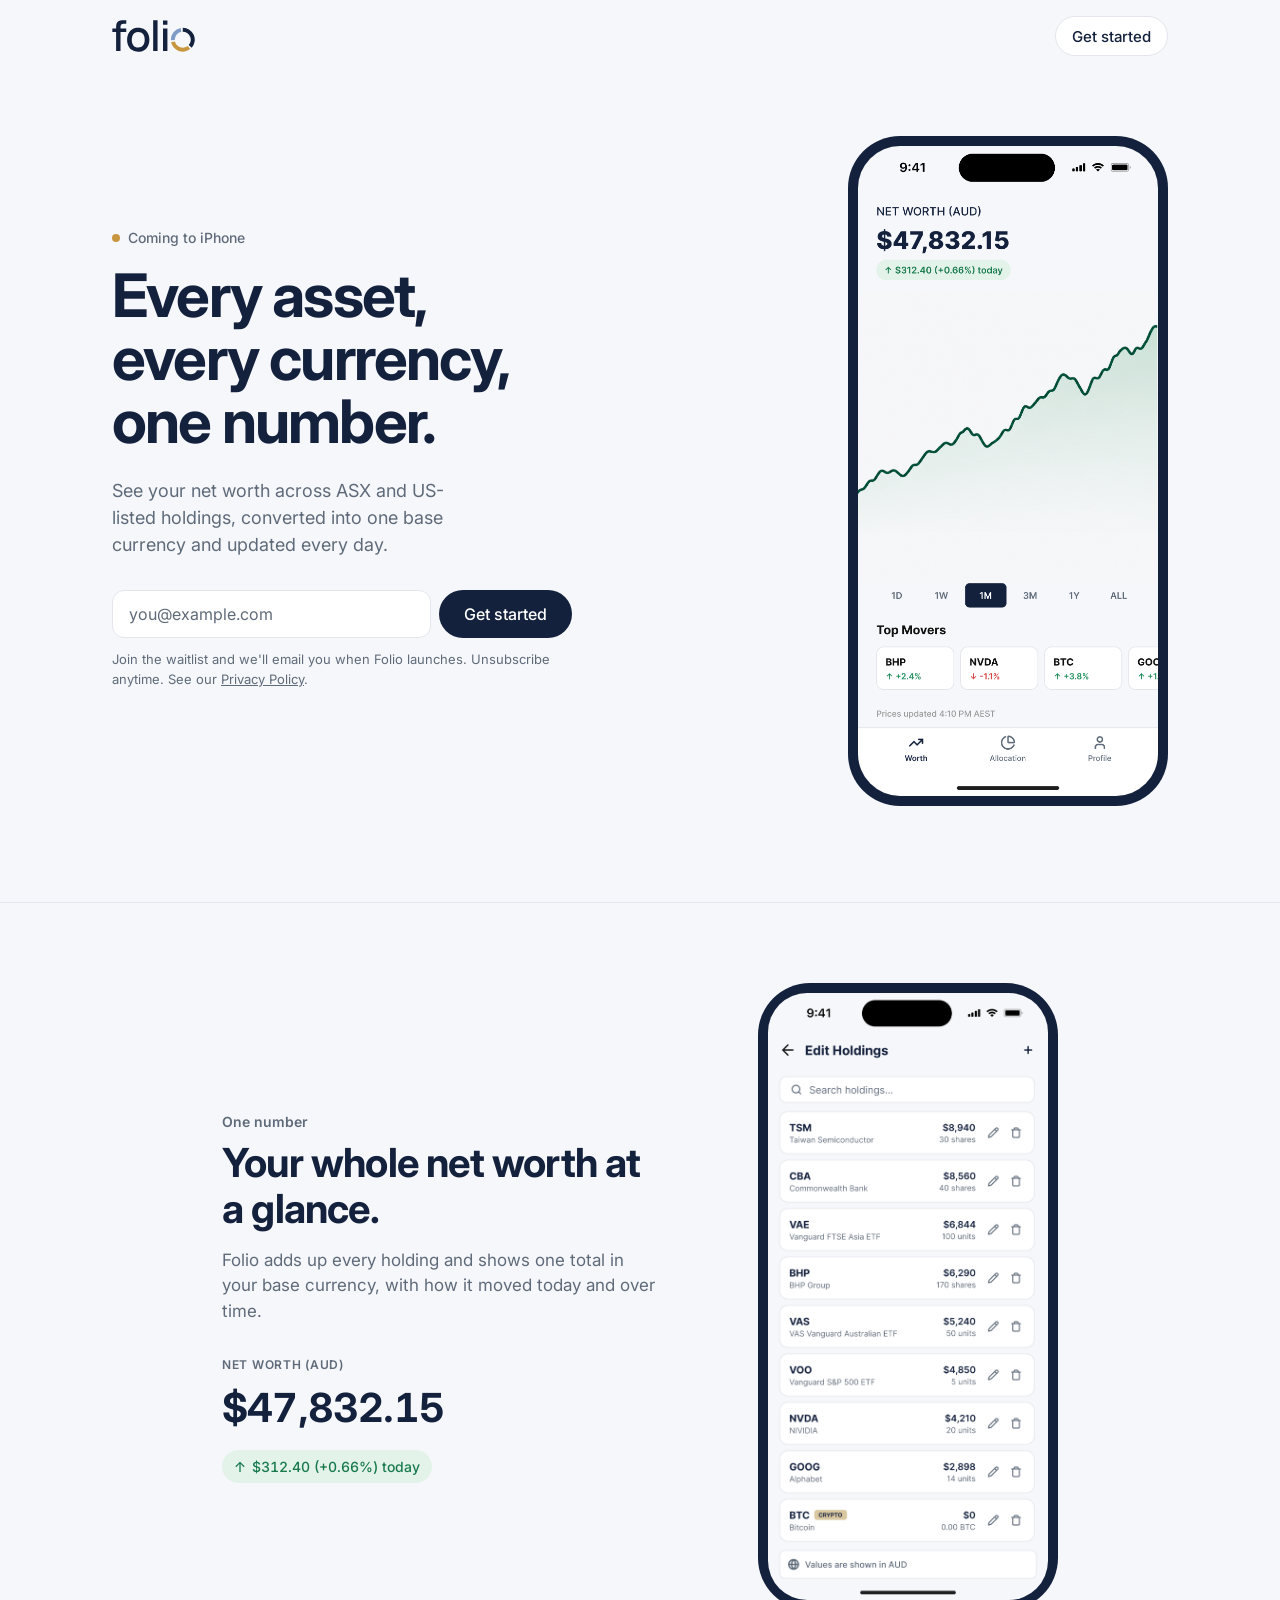
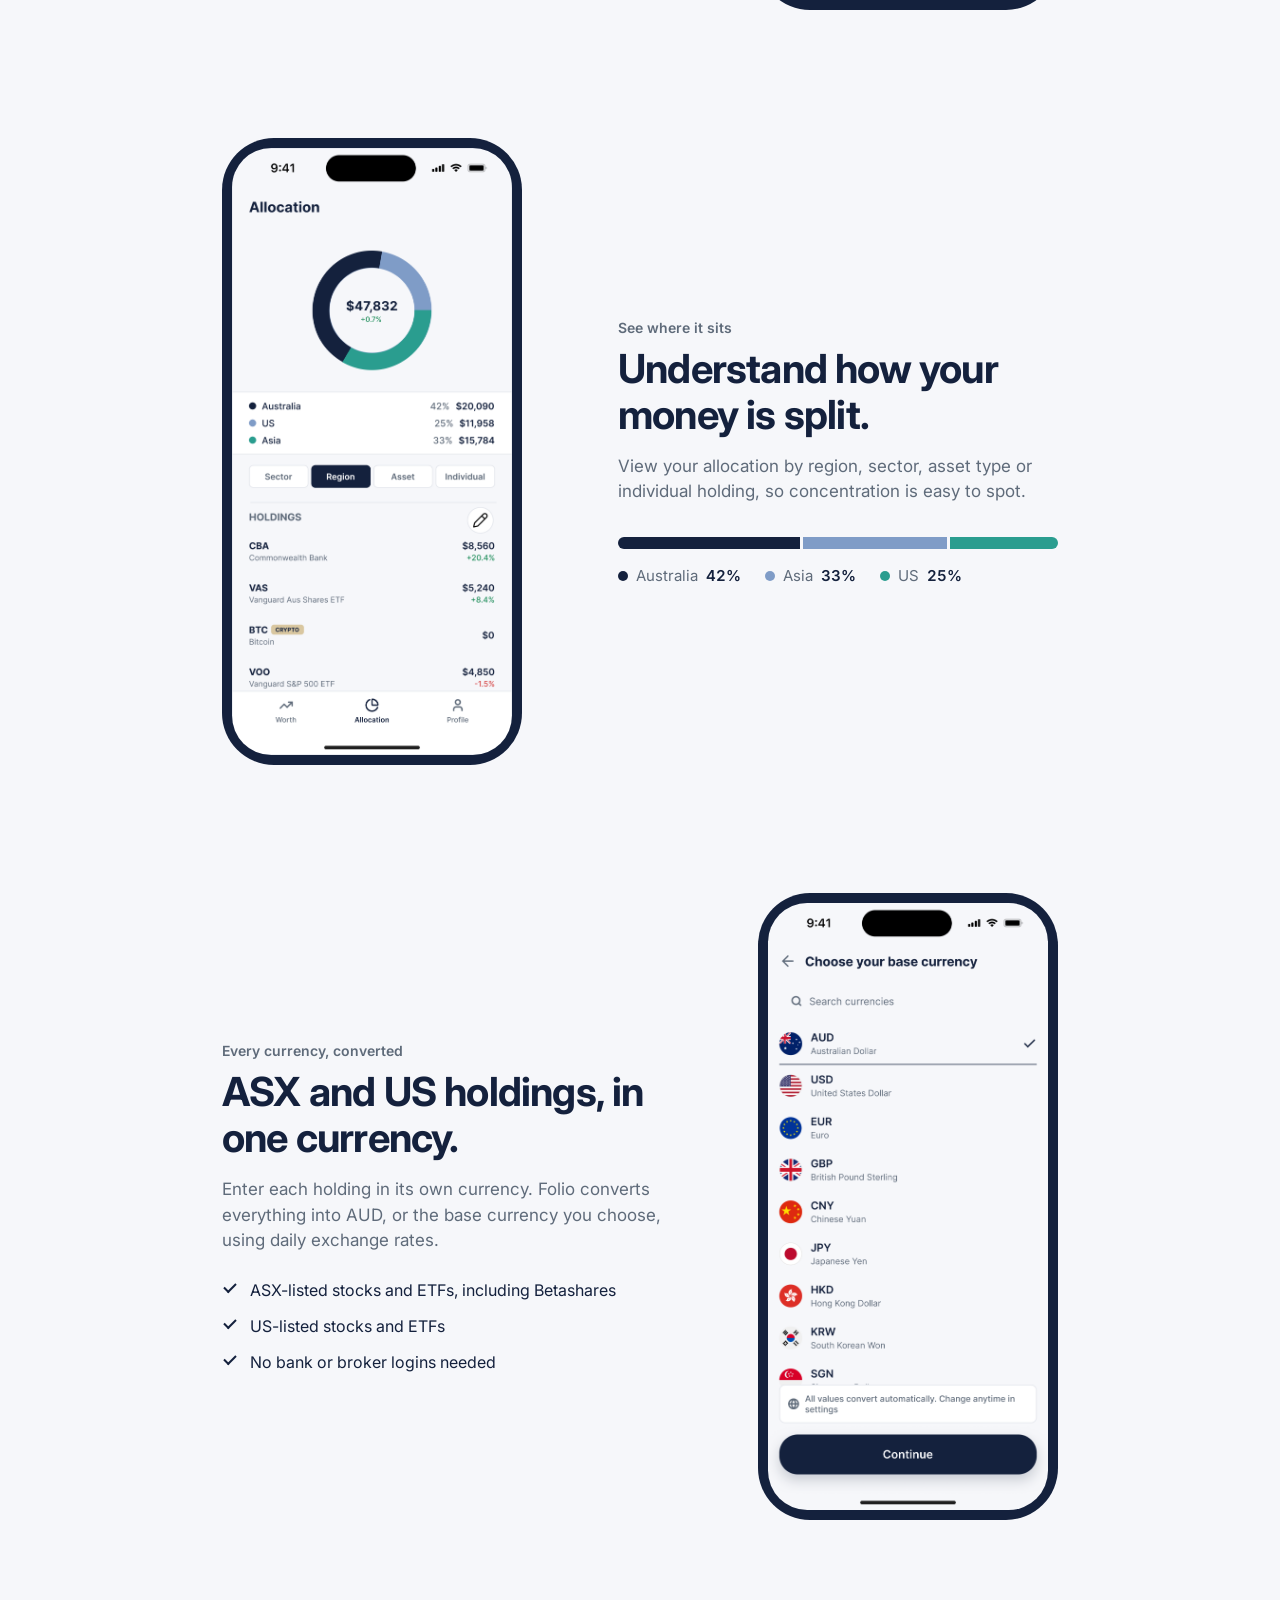
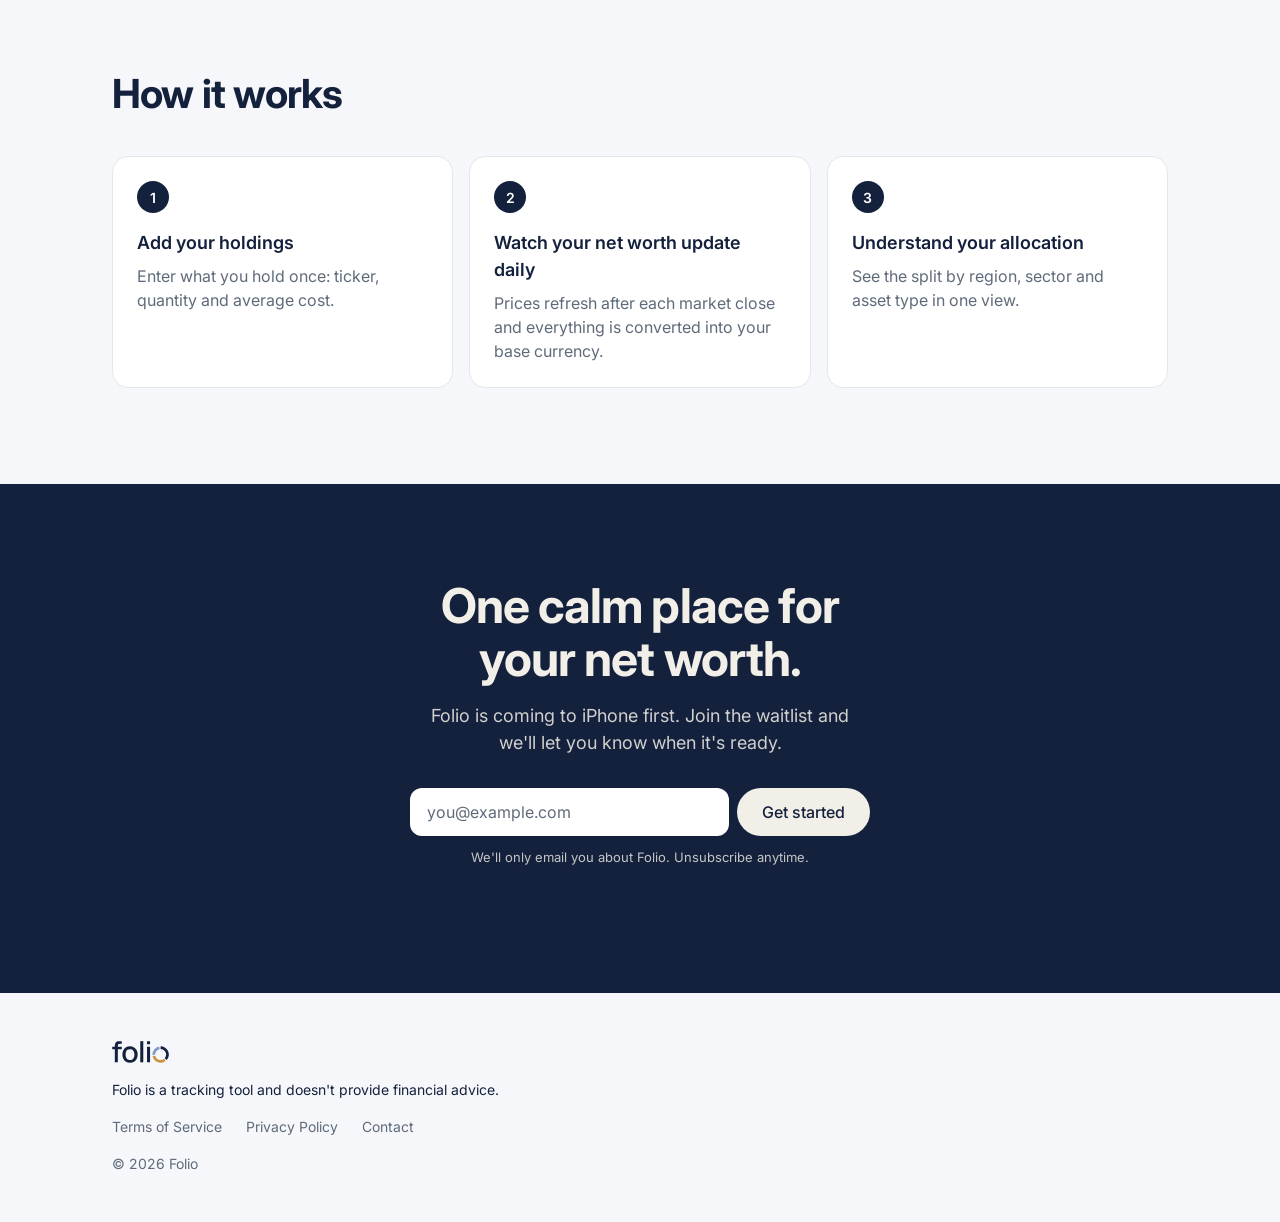
==== index.html @ 52af1a87 "Add landing page Co-Authored-By: Claude Opus 5.5 <noreply@anthropic.com>" ====
<!doctype html>
<html lang="en-AU">
<head>
  <meta charset="utf-8">
  <meta name="viewport" content="width=device-width, initial-scale=1">
  <title>Folio: Every asset, every currency, one number</title>
  <meta name="description" content="Folio shows your net worth across ASX and US-listed holdings in one base currency. Coming to iPhone.">
  <meta name="theme-color" content="#F6F7FA">

  <!-- Social share. TODO: add media/og-image.png (1200 × 630) -->
  <meta property="og:type" content="website">
  <meta property="og:title" content="Folio: Every asset, every currency, one number">
  <meta property="og:description" content="See your net worth across ASX and US holdings, converted into one currency. Coming to iPhone.">
  <meta property="og:image" content="media/og-image.png">
  <meta name="twitter:card" content="summary_large_image">

  <!-- TODO: favicon uses the full app icon from Figma for now; simplified two-segment ring still to be designed and confirmed -->
  <link rel="icon" href="media/favicon.svg" type="image/svg+xml">

  <link rel="preconnect" href="https://fonts.googleapis.com">
  <link rel="preconnect" href="https://fonts.gstatic.com" crossorigin>
  <link href="https://fonts.googleapis.com/css2?family=Inter:wght@400;500;600;700&display=swap" rel="stylesheet">
  <link rel="stylesheet" href="styles.css">
</head>
<body>
  <a class="skip-link" href="#main">Skip to content</a>

  <header class="site-header">
    <div class="container site-header__inner">
      <a href="/" class="logo" aria-label="Folio home">
        <img src="media/folio-logo.svg" alt="folio" width="434" height="168">
      </a>
      <a href="#waitlist" class="btn btn--secondary btn--sm">Get started</a>
    </div>
  </header>

  <main id="main">
    <!-- 1. Hero -->
    <section class="hero" id="waitlist" aria-labelledby="hero-title">
      <div class="container hero__inner">
        <div class="hero__copy">
          <p class="eyebrow"><span class="eyebrow__dot" aria-hidden="true"></span>Coming to iPhone</p>
          <h1 id="hero-title" class="hero__title">Every asset, every currency, one number.</h1>
          <p class="hero__lede">See your net worth across ASX and US-listed holdings, converted into one base currency and updated every day.</p>

          <form class="waitlist" data-source="hero" novalidate>
            <label for="hero-email" class="visually-hidden">Email address</label>
            <div class="waitlist__row">
              <input id="hero-email" name="email" type="email" autocomplete="email" placeholder="you@example.com" required class="input">
              <button type="submit" class="btn btn--primary">Get started</button>
            </div>
            <p class="waitlist__consent">Join the waitlist and we'll email you when Folio launches. Unsubscribe anytime. See our <a href="privacy.html">Privacy Policy</a>.</p>
            <p class="waitlist__status" role="status" aria-live="polite"></p>
          </form>
        </div>

        <figure class="phone hero__phone">
          <img src="media/screen-worth.png" alt="Folio Worth screen showing a net worth of $47,832.15 AUD, up $312.40 (+0.66%) today, with a one-month chart and top movers" width="1179" height="2556">
        </figure>
      </div>
    </section>

    <!-- 2. Feature blocks -->
    <section class="features" aria-label="Features">
      <div class="container">

        <article class="feature">
          <div class="feature__copy">
            <p class="feature__kicker">One number</p>
            <h2 class="feature__title">Your whole net worth at a glance.</h2>
            <p class="feature__body">Folio adds up every holding and shows one total in your base currency, with how it moved today and over time.</p>
            <div class="stat">
              <p class="stat__label">Net worth (AUD)</p>
              <p class="stat__value">$47,832.15</p>
              <p class="pill pill--gain"><span aria-hidden="true">↑</span> $312.40 (+0.66%) today</p>
            </div>
          </div>
          <figure class="phone">
            <img src="media/screen-edit-holdings.png" alt="Folio Edit Holdings screen listing ASX and US holdings, with values shown in AUD" width="1179" height="2556" loading="lazy">
          </figure>
        </article>

        <article class="feature feature--reverse">
          <div class="feature__copy">
            <p class="feature__kicker">See where it sits</p>
            <h2 class="feature__title">Understand how your money is split.</h2>
            <p class="feature__body">View your allocation by region, sector, asset type or individual holding, so concentration is easy to spot.</p>
            <div class="split" role="img" aria-label="Example region split: Australia 42%, Asia 33%, US 25%">
              <div class="split__bar" aria-hidden="true">
                <span class="split__seg split__seg--1" style="flex: 42"></span>
                <span class="split__seg split__seg--2" style="flex: 33"></span>
                <span class="split__seg split__seg--3" style="flex: 25"></span>
              </div>
              <ul class="split__legend" aria-hidden="true">
                <li><span class="dot dot--1"></span>Australia <strong>42%</strong></li>
                <li><span class="dot dot--2"></span>Asia <strong>33%</strong></li>
                <li><span class="dot dot--3"></span>US <strong>25%</strong></li>
              </ul>
            </div>
          </div>
          <figure class="phone">
            <img src="media/screen-allocation.png" alt="Folio Allocation screen with a region donut: Australia 42%, US 25%, Asia 33%" width="1179" height="2556" loading="lazy">
          </figure>
        </article>

        <article class="feature">
          <div class="feature__copy">
            <p class="feature__kicker">Every currency, converted</p>
            <h2 class="feature__title">ASX and US holdings, in one currency.</h2>
            <p class="feature__body">Enter each holding in its own currency. Folio converts everything into AUD, or the base currency you choose, using daily exchange rates.</p>
            <ul class="checklist">
              <li>ASX-listed stocks and ETFs, including Betashares</li>
              <li>US-listed stocks and ETFs</li>
              <li>No bank or broker logins needed</li>
            </ul>
          </div>
          <figure class="phone">
            <img src="media/screen-base-currency.png" alt="Folio base currency screen with Australian Dollar selected" width="1179" height="2556" loading="lazy">
          </figure>
        </article>

      </div>
    </section>

    <!-- 3. How it works -->
    <section class="steps" aria-labelledby="steps-title">
      <div class="container">
        <h2 id="steps-title" class="section-title">How it works</h2>
        <ol class="steps__list">
          <li class="card step">
            <span class="step__num" aria-hidden="true">1</span>
            <h3 class="step__title">Add your holdings</h3>
            <p class="step__body">Enter what you hold once: ticker, quantity and average cost.</p>
          </li>
          <li class="card step">
            <span class="step__num" aria-hidden="true">2</span>
            <h3 class="step__title">Watch your net worth update daily</h3>
            <p class="step__body">Prices refresh after each market close and everything is converted into your base currency.</p>
          </li>
          <li class="card step">
            <span class="step__num" aria-hidden="true">3</span>
            <h3 class="step__title">Understand your allocation</h3>
            <p class="step__body">See the split by region, sector and asset type in one view.</p>
          </li>
        </ol>
      </div>
    </section>

    <!-- 4. Final call to action -->
    <section class="cta" aria-labelledby="cta-title">
      <div class="container cta__inner">
        <h2 id="cta-title" class="cta__title">One calm place for your net worth.</h2>
        <p class="cta__lede">Folio is coming to iPhone first. Join the waitlist and we'll let you know when it's ready.</p>
        <form class="waitlist waitlist--on-navy" data-source="cta" novalidate>
          <label for="cta-email" class="visually-hidden">Email address</label>
          <div class="waitlist__row">
            <input id="cta-email" name="email" type="email" autocomplete="email" placeholder="you@example.com" required class="input">
            <button type="submit" class="btn btn--on-navy">Get started</button>
          </div>
          <p class="waitlist__consent">We'll only email you about Folio. Unsubscribe anytime.</p>
          <p class="waitlist__status" role="status" aria-live="polite"></p>
        </form>
      </div>
    </section>
  </main>

  <!-- 5. Footer -->
  <footer class="site-footer">
    <div class="container site-footer__inner">
      <img src="media/folio-logo.svg" alt="folio" width="434" height="168" class="site-footer__logo">
      <p class="site-footer__disclaimer">Folio is a tracking tool and doesn't provide financial advice.</p>
      <nav aria-label="Footer">
        <ul class="site-footer__links">
          <li><a href="terms.html">Terms of Service</a></li>
          <li><a href="privacy.html">Privacy Policy</a></li>
          <li><a href="https://www.linkedin.com/in/spencerwongg/" rel="noopener" target="_blank">Contact</a></li>
        </ul>
      </nav>
      <p class="site-footer__copy">© 2026 Folio</p>
    </div>
  </footer>

  <script src="main.js" defer></script>
</body>
</html>
---- styles.css ----
/* ==========================================================================
   Tokens (single source of truth, see CLAUDE.md section 1)
   ========================================================================== */
:root {
  /* Brand */
  --navy: #14213D;
  --gold: #C8963E;
  --blue-grey: #7F9CC7;
  --cream: #F1EFE8;

  /* Surfaces and text */
  --bg: #F6F7FA;
  --surface: #FFFFFF;
  --border: #E3E6EC;
  --text: #14213D;
  --text-muted: #5F6B7A;

  /* Gain and loss */
  --gain: #1E8E5A;
  --gain-text: #187A4C;
  --gain-tint: #E3F3EA;
  --gain-on-navy: #4FD1A1;
  --loss: #D64545;
  --loss-on-navy: #FF8080;
  --loss-tint: #FBE9E9;

  /* Chart palette, in order */
  --chart-1: #14213D;
  --chart-2: #7F9CC7;
  --chart-3: #2A9D8F;
  --chart-4: #C8963E;
  --chart-5: #8E7DBE;
  --chart-6: #D9C7A0;

  /* Type */
  --font-sans: "Inter", system-ui, -apple-system, "Segoe UI", Roboto, sans-serif;

  /* Spacing (8pt grid) */
  --space-1: 8px;
  --space-2: 16px;
  --space-3: 24px;
  --space-4: 32px;
  --space-5: 40px;
  --space-6: 48px;
  --space-8: 64px;
  --space-12: 96px;

  /* Radii */
  --radius-input: 12px;
  --radius-card: 16px;
  --radius-pill: 999px;
  --radius-phone: 52px;

  --container: 1120px;
}

/* ==========================================================================
   Base
   ========================================================================== */
*, *::before, *::after { box-sizing: border-box; }

html { -webkit-text-size-adjust: 100%; }
@media (prefers-reduced-motion: no-preference) {
  html { scroll-behavior: smooth; }
}

body {
  margin: 0;
  font-family: var(--font-sans);
  font-size: 16px;
  line-height: 1.5;
  color: var(--text);
  background: var(--bg);
  -webkit-font-smoothing: antialiased;
}

h1, h2, h3, p, ul, ol, figure { margin: 0; }
ul, ol { padding: 0; list-style: none; }
img { display: block; max-width: 100%; }
a { color: inherit; }

:focus-visible {
  outline: 2px solid var(--navy);
  outline-offset: 3px;
  border-radius: 4px;
}

.container {
  width: 100%;
  max-width: var(--container);
  margin: 0 auto;
  padding: 0 var(--space-2);
}
@media (min-width: 768px) {
  .container { padding: 0 var(--space-4); }
}

.visually-hidden {
  position: absolute !important;
  width: 1px; height: 1px;
  overflow: hidden;
  clip: rect(0 0 0 0);
  white-space: nowrap;
}

.skip-link {
  position: absolute;
  left: var(--space-2);
  top: -100px;
  padding: var(--space-1) var(--space-2);
  background: var(--navy);
  color: var(--surface);
  border-radius: var(--radius-pill);
  z-index: 10;
}
.skip-link:focus { top: var(--space-2); }

/* ==========================================================================
   Components
   ========================================================================== */
.btn {
  display: inline-flex;
  align-items: center;
  justify-content: center;
  height: 48px;
  padding: 0 var(--space-3);
  border-radius: var(--radius-pill);
  border: 1px solid transparent;
  font: 500 16px/1 var(--font-sans);
  text-decoration: none;
  white-space: nowrap;
  cursor: pointer;
  transition: opacity 0.15s ease;
}
.btn:hover { opacity: 0.88; }
.btn--sm { height: 40px; padding: 0 var(--space-2); font-size: 15px; }

.btn--primary   { background: var(--navy); color: var(--surface); }
.btn--secondary { background: var(--surface); color: var(--navy); border-color: var(--border); }
.btn--on-navy   { background: var(--cream); color: var(--navy); }

.input {
  width: 100%;
  height: 48px;
  padding: 0 var(--space-2);
  border: 1px solid var(--border);
  border-radius: var(--radius-input);
  background: var(--surface);
  color: var(--text);
  font: 400 16px/1 var(--font-sans);
}
.input::placeholder { color: var(--text-muted); }
.input[aria-invalid="true"] { border-color: var(--loss); }

.card {
  background: var(--surface);
  border: 1px solid var(--border);
  border-radius: var(--radius-card);
}

.pill {
  display: inline-flex;
  align-items: center;
  gap: 6px;
  padding: 6px 12px;
  border-radius: var(--radius-pill);
  font-size: 14px;
  font-weight: 500;
  font-variant-numeric: tabular-nums;
}
.pill--gain { background: var(--gain-tint); color: var(--gain-text); }

/* Phone mockup. The exported Figma frames have square black corners outside
   the rounded screen, so the image is clipped to the screen radius (55/393). */
.phone {
  width: min(300px, 78vw);
  padding: 10px;
  background: var(--navy);
  border-radius: var(--radius-phone);
  flex-shrink: 0;
}
.phone img {
  width: 100%;
  height: auto;
  border-radius: 14% / 6.5%;
}

/* Waitlist form */
.waitlist { max-width: 460px; }
.waitlist__row {
  display: flex;
  flex-direction: column;
  gap: var(--space-1);
}
@media (min-width: 480px) {
  .waitlist__row { flex-direction: row; }
  .waitlist__row .input { flex: 1; }
}
.waitlist__consent {
  margin-top: 12px;
  font-size: 13px;
  color: var(--text-muted);
}
.waitlist__status {
  margin-top: var(--space-1);
  font-size: 14px;
  font-weight: 500;
  min-height: 1.5em;
}
.waitlist__status[data-state="success"] { color: var(--gain-text); }
.waitlist__status[data-state="error"]   { color: var(--loss); }

.waitlist--on-navy .input { border-color: transparent; }
.waitlist--on-navy .waitlist__consent { color: var(--cream); opacity: 0.8; }
.waitlist--on-navy .waitlist__status[data-state="success"] { color: var(--gain-on-navy); }
.waitlist--on-navy .waitlist__status[data-state="error"]   { color: var(--loss-on-navy); }
.waitlist--on-navy :focus-visible { outline-color: var(--cream); }

/* ==========================================================================
   Sections
   ========================================================================== */
.site-header__inner {
  display: flex;
  align-items: center;
  justify-content: space-between;
  height: 72px;
}
.logo { display: inline-flex; text-decoration: none; }
.logo img { height: 32px; width: auto; }

/* Hero */
.hero { padding: var(--space-6) 0 var(--space-8); }
.hero__inner {
  display: flex;
  flex-direction: column;
  align-items: center;
  gap: var(--space-6);
}
.eyebrow {
  display: inline-flex;
  align-items: center;
  gap: var(--space-1);
  margin-bottom: var(--space-2);
  font-size: 14px;
  font-weight: 500;
  color: var(--text-muted);
}
.eyebrow__dot {
  width: 8px; height: 8px;
  border-radius: 50%;
  background: var(--gold);
}
.hero__title {
  font-size: clamp(36px, 8vw, 60px);
  line-height: 1.05;
  font-weight: 700;
  letter-spacing: -0.03em;
  max-width: 12ch;
}
.hero__lede {
  margin: var(--space-3) 0 var(--space-4);
  font-size: 18px;
  color: var(--text-muted);
  max-width: 34ch;
}

@media (min-width: 960px) {
  .hero { padding: var(--space-8) 0 var(--space-12); }
  .hero__inner {
    flex-direction: row;
    justify-content: space-between;
    gap: var(--space-8);
  }
  .hero__copy { flex: 1; }
  .hero__phone { width: 320px; }
}

/* Features */
.features { padding: var(--space-2) 0; border-top: 1px solid var(--border); }
.feature {
  display: flex;
  flex-direction: column;
  align-items: center;
  gap: var(--space-5);
  padding: var(--space-6) 0;
}
.feature__copy { width: 100%; max-width: 440px; }
.feature__kicker {
  font-size: 14px;
  font-weight: 600;
  color: var(--text-muted);
  margin-bottom: var(--space-1);
}
.feature__title {
  font-size: clamp(28px, 5vw, 40px);
  line-height: 1.15;
  font-weight: 700;
  letter-spacing: -0.02em;
}
.feature__body {
  margin-top: var(--space-2);
  font-size: 17px;
  color: var(--text-muted);
}

@media (min-width: 960px) {
  .feature {
    flex-direction: row;
    justify-content: center;
    gap: var(--space-12);
    padding: var(--space-8) 0;
  }
  .feature--reverse { flex-direction: row-reverse; }
}

/* Feature details */
.stat { margin-top: var(--space-4); }
.stat__label {
  font-size: 12px;
  font-weight: 600;
  letter-spacing: 0.06em;
  text-transform: uppercase;
  color: var(--text-muted);
}
.stat__value {
  margin: 4px 0 12px;
  font-size: 40px;
  font-weight: 700;
  letter-spacing: -0.02em;
  font-variant-numeric: tabular-nums;
}

.split { margin-top: var(--space-4); }
.split__bar {
  display: flex;
  gap: 3px;
  height: 12px;
  border-radius: var(--radius-pill);
  overflow: hidden;
}
.split__seg--1 { background: var(--chart-1); }
.split__seg--2 { background: var(--chart-2); }
.split__seg--3 { background: var(--chart-3); }
.split__legend {
  display: flex;
  flex-wrap: wrap;
  gap: var(--space-1) var(--space-3);
  margin-top: var(--space-2);
  font-size: 15px;
  color: var(--text-muted);
}
.split__legend li { display: inline-flex; align-items: center; gap: var(--space-1); }
.split__legend strong { color: var(--text); font-weight: 600; font-variant-numeric: tabular-nums; }
.dot { width: 10px; height: 10px; border-radius: 50%; }
.dot--1 { background: var(--chart-1); }
.dot--2 { background: var(--chart-2); }
.dot--3 { background: var(--chart-3); }

.checklist { margin-top: var(--space-3); display: grid; gap: 12px; }
.checklist li {
  position: relative;
  padding-left: 28px;
  font-size: 16px;
}
.checklist li::before {
  content: "";
  position: absolute;
  left: 2px;
  top: 5px;
  width: 12px;
  height: 7px;
  border-left: 2px solid var(--navy);
  border-bottom: 2px solid var(--navy);
  transform: rotate(-45deg);
}

/* How it works */
.steps { padding: var(--space-8) 0 var(--space-12); }
.section-title {
  font-size: clamp(28px, 5vw, 40px);
  font-weight: 700;
  letter-spacing: -0.02em;
  margin-bottom: var(--space-4);
}
.steps__list { display: grid; gap: var(--space-2); }
@media (min-width: 768px) {
  .steps__list { grid-template-columns: repeat(3, 1fr); }
}
.step { padding: var(--space-3); }
.step__num {
  display: inline-grid;
  place-items: center;
  width: 32px; height: 32px;
  border-radius: 50%;
  background: var(--navy);
  color: var(--surface);
  font-size: 14px;
  font-weight: 600;
}
.step__title { margin: var(--space-2) 0 var(--space-1); font-size: 18px; font-weight: 600; }
.step__body { color: var(--text-muted); }

/* Final CTA */
.cta { background: var(--navy); color: var(--cream); }
.cta__inner {
  display: flex;
  flex-direction: column;
  align-items: center;
  text-align: center;
  padding-top: var(--space-12);
  padding-bottom: var(--space-12);
}
.cta__title {
  font-size: clamp(30px, 6vw, 48px);
  font-weight: 700;
  line-height: 1.1;
  letter-spacing: -0.02em;
  max-width: 16ch;
}
.cta__lede { margin: var(--space-2) 0 var(--space-4); font-size: 18px; max-width: 40ch; opacity: 0.85; }
.cta .waitlist { width: 100%; }

/* Footer */
.site-footer { padding: var(--space-6) 0; }
.site-footer__inner {
  display: grid;
  gap: var(--space-2);
  font-size: 14px;
  color: var(--text-muted);
}
.site-footer__logo { height: 22px; width: auto; }
.site-footer__disclaimer { color: var(--text); }
.site-footer__links { display: flex; flex-wrap: wrap; gap: var(--space-1) var(--space-3); }
.site-footer__links a { text-decoration: none; }
.site-footer__links a:hover { color: var(--text); text-decoration: underline; }

/* Legal pages (Terms, Privacy) */
.legal { padding: var(--space-6) 0 var(--space-12); border-top: 1px solid var(--border); }
.legal__inner { max-width: 720px; }
.legal__kicker {
  font-size: 14px;
  font-weight: 600;
  color: var(--text-muted);
  margin-bottom: var(--space-1);
}
.legal__title {
  font-size: clamp(32px, 6vw, 48px);
  line-height: 1.1;
  font-weight: 700;
  letter-spacing: -0.02em;
}
.legal__updated { margin-top: var(--space-1); font-size: 14px; color: var(--text-muted); }
.legal__summary { margin: var(--space-4) 0; padding: var(--space-3); }
.legal__summary h2 { margin-top: 0; }
.legal section { margin-top: var(--space-4); }
.legal h2 { font-size: 20px; font-weight: 600; margin-bottom: var(--space-1); }
.legal p + p { margin-top: 12px; }
.legal ul { margin: 12px 0; padding-left: var(--space-3); list-style: disc; }
.legal li + li { margin-top: 6px; }
.legal li::marker { color: var(--text-muted); }
.legal a { text-underline-offset: 2px; }
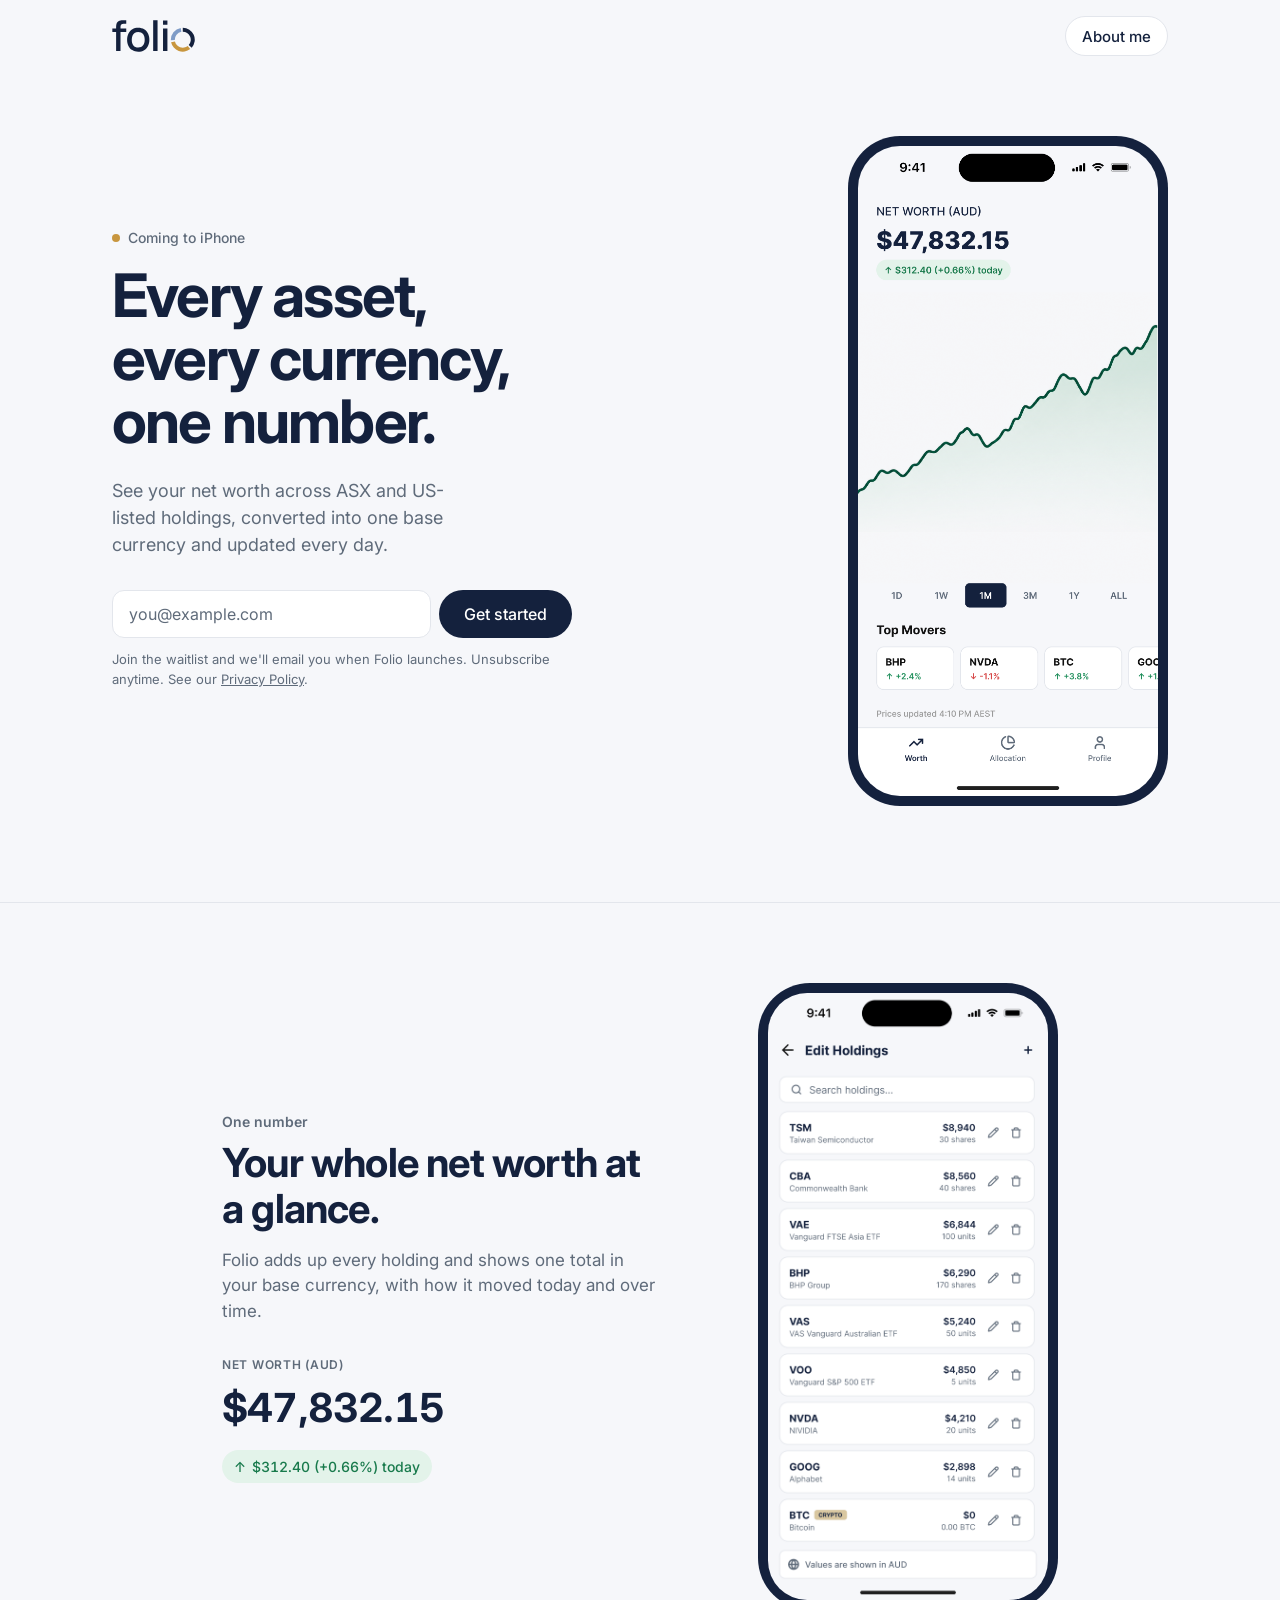
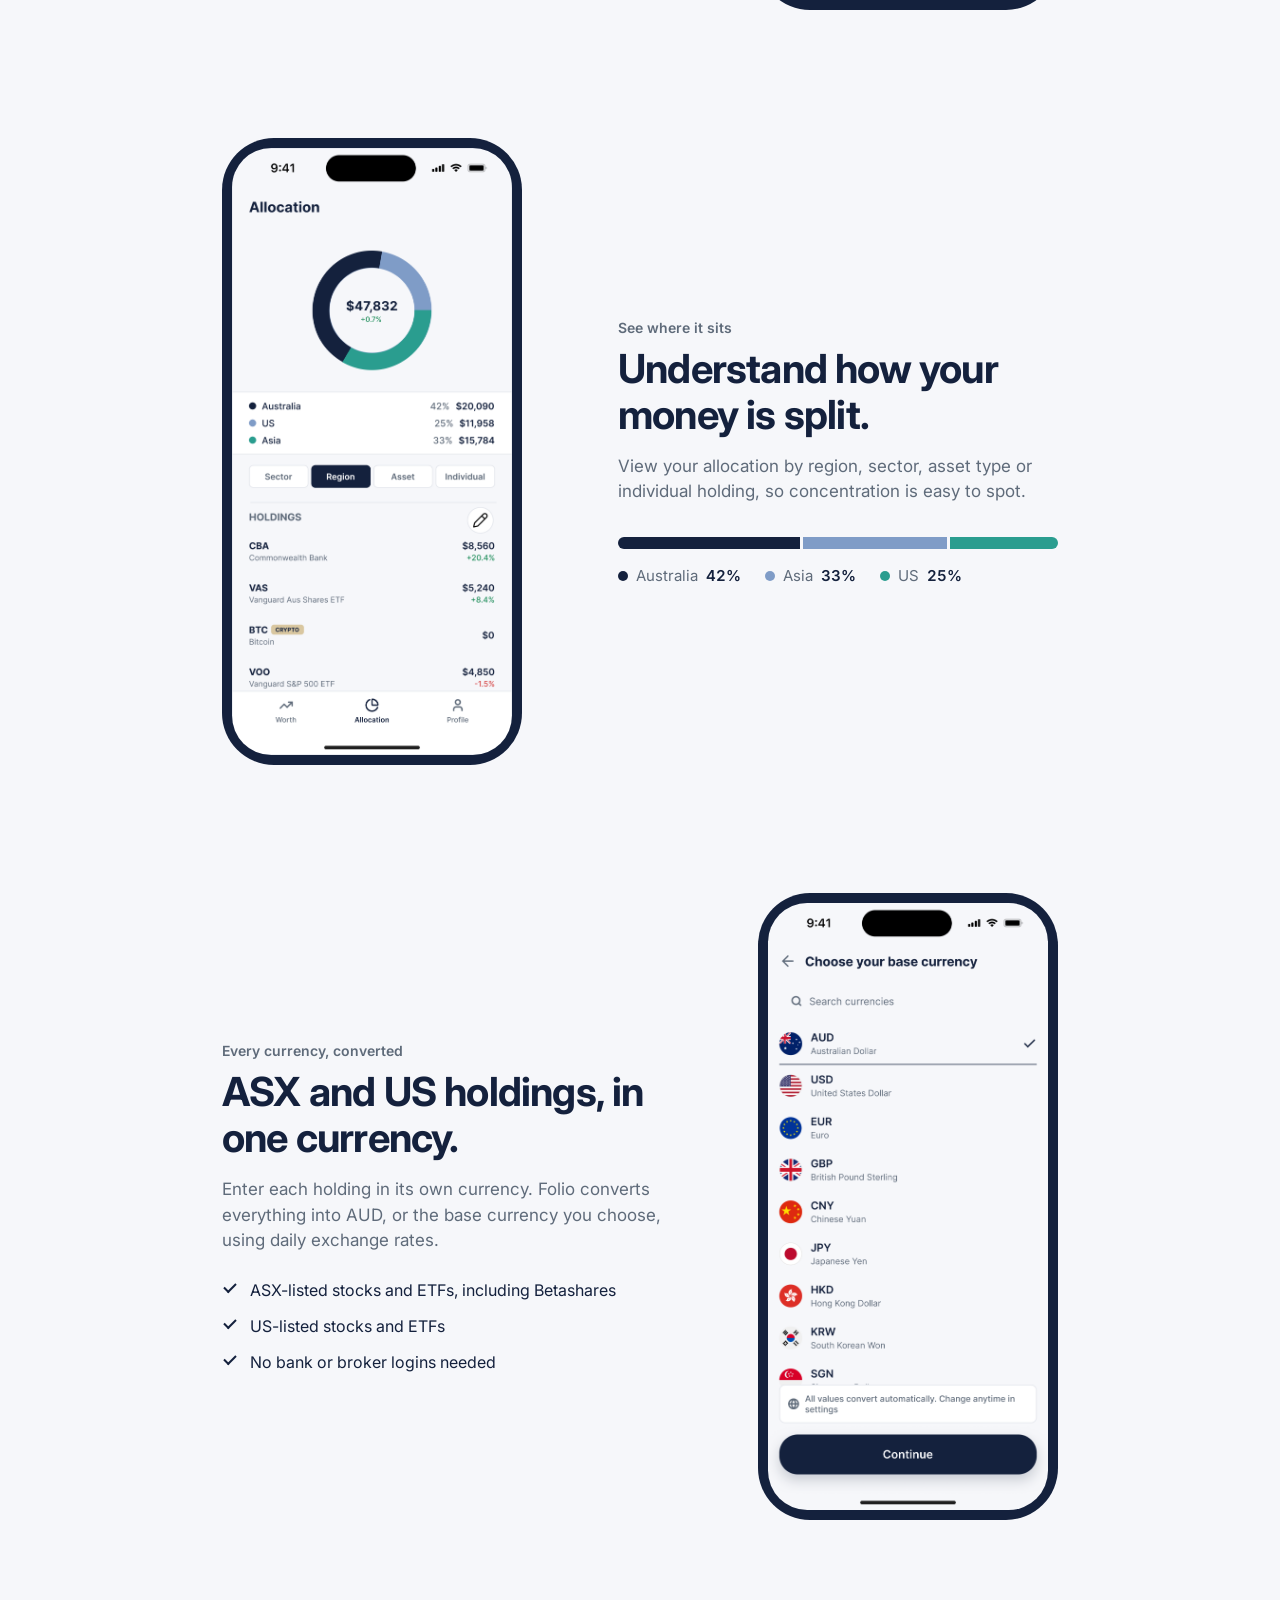
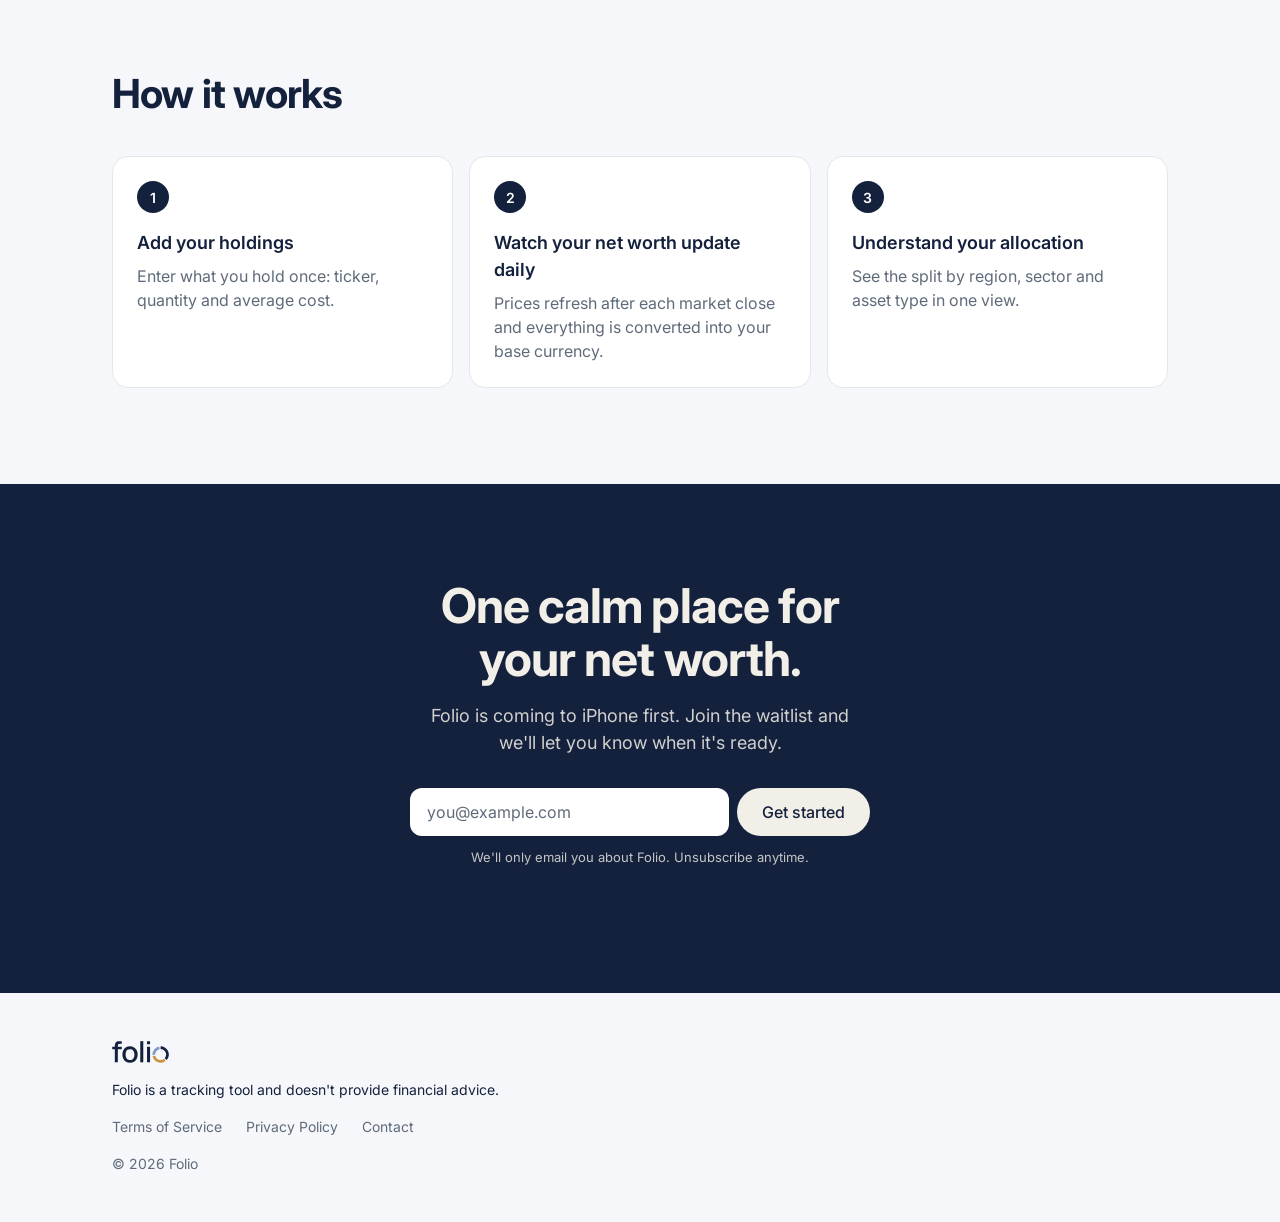
==== commit f53e225f: "Link header button to personal website Co-Authored-By: Claude Opus 5.5 <noreply@anthropic.com>" ====
--- a/index.html
+++ b/index.html
@@ -27,10 +27,10 @@
 
   <header class="site-header">
     <div class="container site-header__inner">
-      <a href="/" class="logo" aria-label="Folio home">
+      <a href="./" class="logo" aria-label="Folio home">
         <img src="media/folio-logo.svg" alt="folio" width="434" height="168">
       </a>
-      <a href="#waitlist" class="btn btn--secondary btn--sm">Get started</a>
+      <a href="https://spencerwong1.github.io/" class="btn btn--secondary btn--sm" rel="noopener" target="_blank">About me</a>
     </div>
   </header>
 
